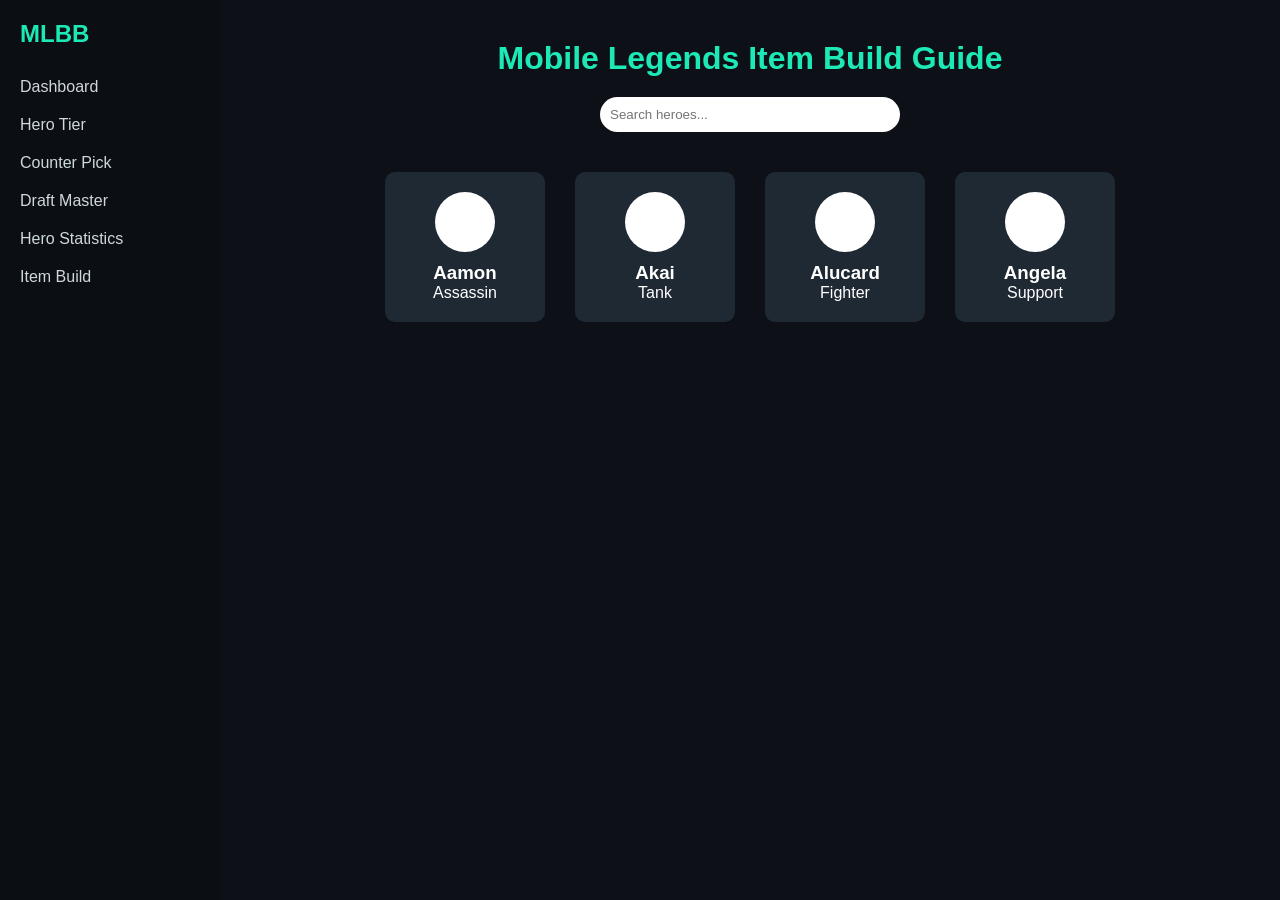
==== index.html @ 7601ec8a "update website files" ====
<!DOCTYPE html>
<html lang="id">
<head>
<meta charset="UTF-8">
<meta name="viewport" content="width=device-width, initial-scale=1.0">

<!-- Tambahan penting untuk responsive HP -->

<title>MLBB Item Build Guide</title>
<link rel="stylesheet" href="style.css">
</head>

<body>

<div class="container">

<!-- Sidebar -->
<div class="sidebar">
<h2>MLBB</h2>

<ul>
<li>Dashboard</li>
<li>Hero Tier</li>
<li>Counter Pick</li>
<li>Draft Master</li>
<li>Hero Statistics</li>
<li>Item Build</li>
</ul>
</div>


<!-- Main Content -->
<div class="main">

<h1>Mobile Legends Item Build Guide</h1>

<input type="text" placeholder="Search heroes..." class="search">

<div class="hero-container">

<div class="hero-card">
<div class="hero-img"></div>
<h3>Aamon</h3>
<p>Assassin</p>
</div>

<div class="hero-card">
<div class="hero-img"></div>
<h3>Akai</h3>
<p>Tank</p>
</div>

<div class="hero-card">
<div class="hero-img"></div>
<h3>Alucard</h3>
<p>Fighter</p>
</div>

<div class="hero-card">
<div class="hero-img"></div>
<h3>Angela</h3>
<p>Support</p>
</div>

</div>

</div>

</div>

</body>
</html>
---- style.css ----
*{
margin:0;
padding:0;
box-sizing:border-box;
font-family:Arial;
}

body{
background:#0d1117;
color:white;
}

/* Layout */

.container{
display:flex;
height:100vh;
}

/* Sidebar */

.sidebar{
width:220px;
background:#0b0f14;
padding:20px;
}

.sidebar h2{
color:#1de9b6;
margin-bottom:20px;
}

.sidebar ul{
list-style:none;
}

.sidebar li{
padding:10px 0;
color:#cfd8dc;
cursor:pointer;
}

.sidebar li:hover{
color:#1de9b6;
}

/* Main */

.main{
flex:1;
text-align:center;
padding:40px;
}

.main h1{
color:#1de9b6;
margin-bottom:20px;
}

/* Search */

.search{
padding:10px;
width:300px;
border-radius:20px;
border:none;
margin-bottom:40px;
}

/* Hero Cards */

.hero-container{
display:flex;
justify-content:center;
gap:30px;
flex-wrap:wrap;
}

.hero-card{
background:#1f2933;
padding:20px;
width:160px;
border-radius:10px;
text-align:center;
transition:0.3s;
}

.hero-card:hover{
transform:scale(1.05);
}

.hero-img{
width:60px;
height:60px;
background:white;
border-radius:50%;
margin:0 auto 10px;
}

/* Responsive HP */
@media (max-width: 768px){

.container{
flex-direction:column;
}

.sidebar{
width:100%;
height:auto;
text-align:center;
}

.sidebar ul{
display:flex;
flex-wrap:wrap;
justify-content:center;
}

.sidebar li{
margin:5px 10px;
}

.main{
padding:20px;
}

.hero-container{
display:flex;
flex-wrap:wrap;
justify-content:center;
}

.hero-card{
width:140px;
margin:10px;
}

.search{
width:80%;
}

}
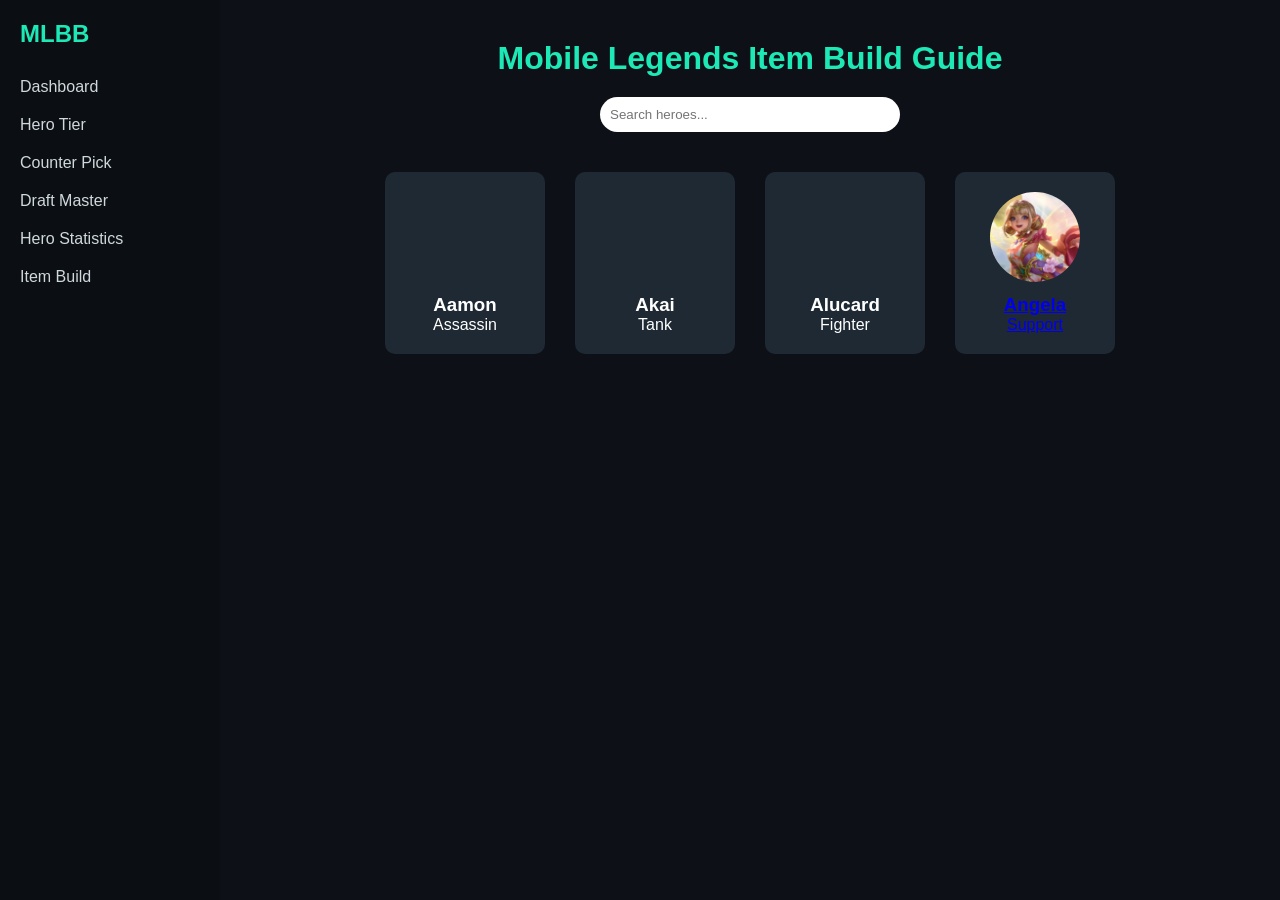
==== commit da394ab6: "update layout item build" ====
--- a/index.html
+++ b/index.html
@@ -56,11 +56,14 @@
 <p>Fighter</p>
 </div>
 
-<div class="hero-card">
-<div class="hero-img"></div>
+<a href="angela.html" class="hero-card">
+
+<img src="img/heroes/angela.png" class="hero-img">
+
 <h3>Angela</h3>
 <p>Support</p>
-</div>
+
+</a>
 
 </div>
 
--- a/style.css
+++ b/style.css
@@ -90,11 +90,36 @@
 }
 
 .hero-img{
-width:60px;
-height:60px;
-background:white;
+width:90px;
+height:90px;
 border-radius:50%;
-margin:0 auto 10px;
+object-fit:cover;
+object-position:top;
+display:block;
+margin:0 auto 12px;
+}
+
+.item-build{
+display:flex;
+justify-content:center;
+gap:15px;
+flex-wrap:wrap;
+margin-top:25px;
+}
+
+.item-build img{
+width:70px;
+height:70px;
+object-fit:contain;
+border-radius:10px;
+background:#1f2933;
+padding:6px;
+transition:0.2s;
+}
+
+.item-build img:hover{
+transform:scale(1.15);
+box-shadow:0 0 10px #1de9b6;
 }
 
 /* Responsive HP */
@@ -139,4 +164,9 @@
 width:80%;
 }
 
+.item-build img{
+width:55px;
+height:55px;
+padding:4px;
+}
 }
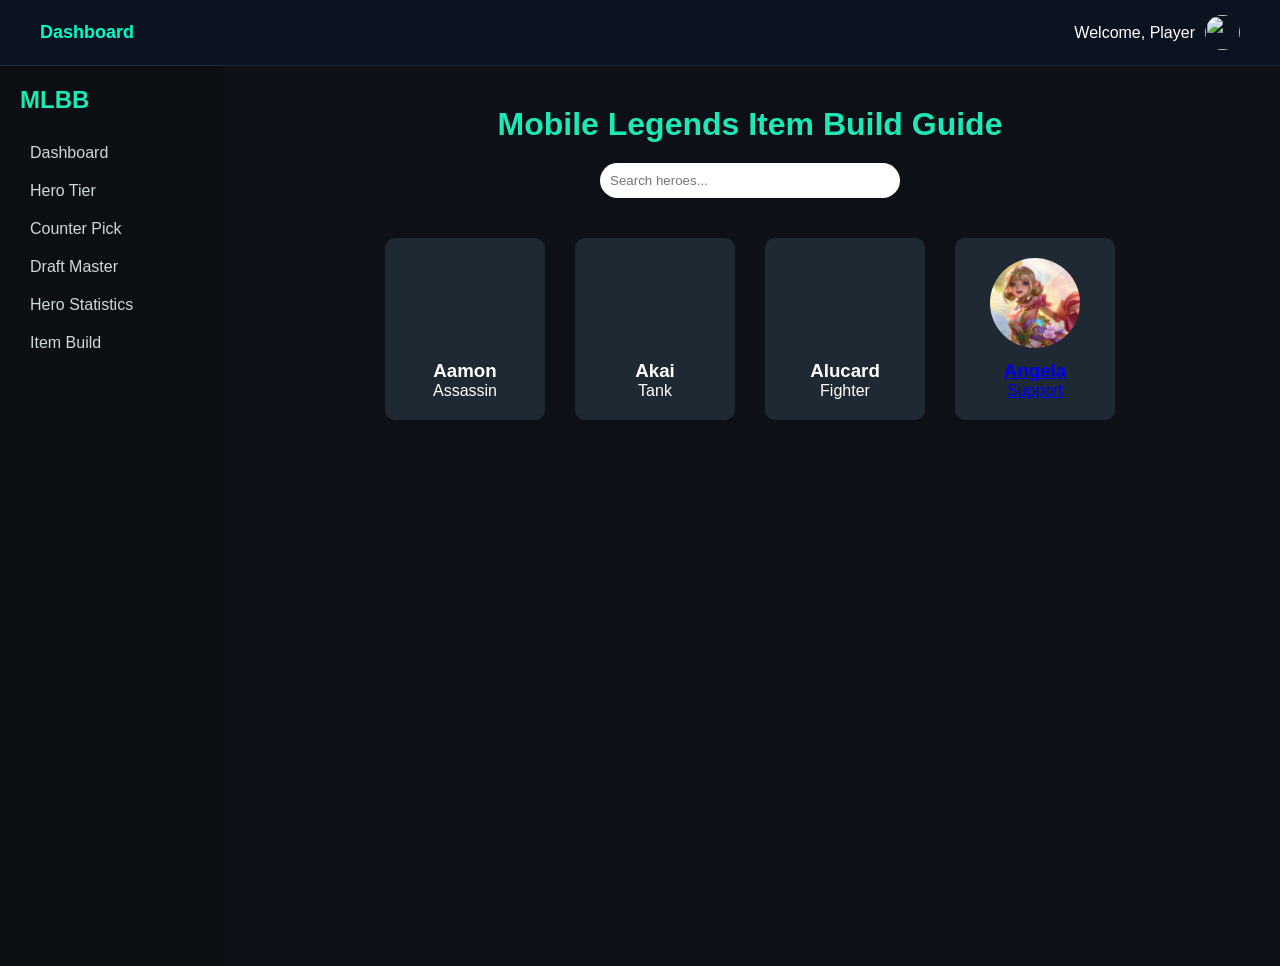
==== commit a8c8cbeb: "feat: add hero tier page with initial hero cards" ====
--- a/index.html
+++ b/index.html
@@ -5,6 +5,15 @@
 <meta name="viewport" content="width=device-width, initial-scale=1.0">
 
 <!-- Tambahan penting untuk responsive HP -->
+
+<div class="topbar">
+    <div class="page-title">Dashboard</div>
+
+    <div class="user-menu">
+        <span>Welcome, Player</span>
+        <img src="profile.png" class="avatar">
+    </div>
+</div>
 
 <title>MLBB Item Build Guide</title>
 <link rel="stylesheet" href="style.css">
@@ -19,12 +28,12 @@
 <h2>MLBB</h2>
 
 <ul>
-<li>Dashboard</li>
-<li>Hero Tier</li>
-<li>Counter Pick</li>
-<li>Draft Master</li>
-<li>Hero Statistics</li>
-<li>Item Build</li>
+<li onclick="location.href='index.html'">Dashboard</li>
+<li onclick="location.href='hero-tier.html'">Hero Tier</li>
+<li onclick="location.href='counter.html'">Counter Pick</li>
+<li onclick="location.href='draft.html'">Draft Master</li>
+<li onclick="location.href='stats.html'">Hero Statistics</li>
+<li onclick="location.href='items.html'">Item Build</li>
 </ul>
 </div>
 
@@ -63,6 +72,17 @@
 <h3>Angela</h3>
 <p>Support</p>
 
+<div class="hero-preview">
+
+<img src="img/items/demon_shoes.png">
+<img src="img/items/flask.png">
+<img src="img/items/fleeting_time.png">
+<img src="img/items/oracle.png">
+<img src="img/items/ice_queen_wand.png">
+<img src="img/items/immortality.png">
+
+</div>
+
 </a>
 
 </div>
--- a/style.css
+++ b/style.css
@@ -35,13 +35,52 @@
 }
 
 .sidebar li{
-padding:10px 0;
+padding:10px;
 color:#cfd8dc;
 cursor:pointer;
+transition:0.3s;
 }
 
 .sidebar li:hover{
 color:#1de9b6;
+padding-left:6px;
+}
+
+/* dashboard */
+
+.topbar{
+display:flex;
+justify-content:space-between;
+align-items:center;
+padding:15px 40px;
+background:#0b1220;
+border-bottom:1px solid #1f2937;
+}
+
+.page-title{
+font-size:18px;
+color:#00ffc8;
+font-weight:bold;
+}
+
+.user-menu{
+display:flex;
+align-items:center;
+gap:10px;
+}
+
+.avatar{
+width:35px;
+height:35px;
+border-radius:50%;
+}
+
+
+.sidebar li.active{
+color:#00ffc8;
+border-left:3px solid #00ffc8;
+background:#0b1220;
+padding-left:7px;
 }
 
 /* Main */
@@ -77,16 +116,59 @@
 }
 
 .hero-card{
+position:relative;
 background:#1f2933;
 padding:20px;
 width:160px;
 border-radius:10px;
 text-align:center;
 transition:0.3s;
-}
+overflow:visible;
+}
+
+/* preview box */
+
+.hero-preview{
+position:absolute;
+bottom:110%;
+left:50%;
+transform:translateX(-50%);
+background:#0b0f14;
+padding:10px;
+border-radius:10px;
+display:flex;
+gap:6px;
+opacity:0;
+pointer-events:none;
+transition:0.2s;
+z-index:10;
+}
+
+/* preview item icon */
+
+.hero-preview img{
+width:35px;
+height:35px;
+object-fit:contain;
+}
+
+/* show preview on hover */
 
 .hero-card:hover{
 transform:scale(1.05);
+}
+
+.hero-card:hover .hero-preview{
+opacity:1;
+}
+
+.hero-card{
+transition:0.3s;
+}
+
+.hero-card:hover{
+transform:translateY(-8px);
+box-shadow:0 0 15px #00ffc8;
 }
 
 .hero-img{
@@ -122,6 +204,31 @@
 box-shadow:0 0 10px #1de9b6;
 }
 
+/* hero tier */
+
+.tier-section{
+margin-bottom:40px;
+}
+
+.tier-title{
+text-align:left;
+margin-bottom:15px;
+font-size:22px;
+padding-left:10px;
+}
+
+.tier-title.s{
+color:#ff4d4d;
+}
+
+.tier-title.a{
+color:#ffaa00;
+}
+
+.tier-title.b{
+color:#4da6ff;
+}
+
 /* Responsive HP */
 @media (max-width: 768px){
 
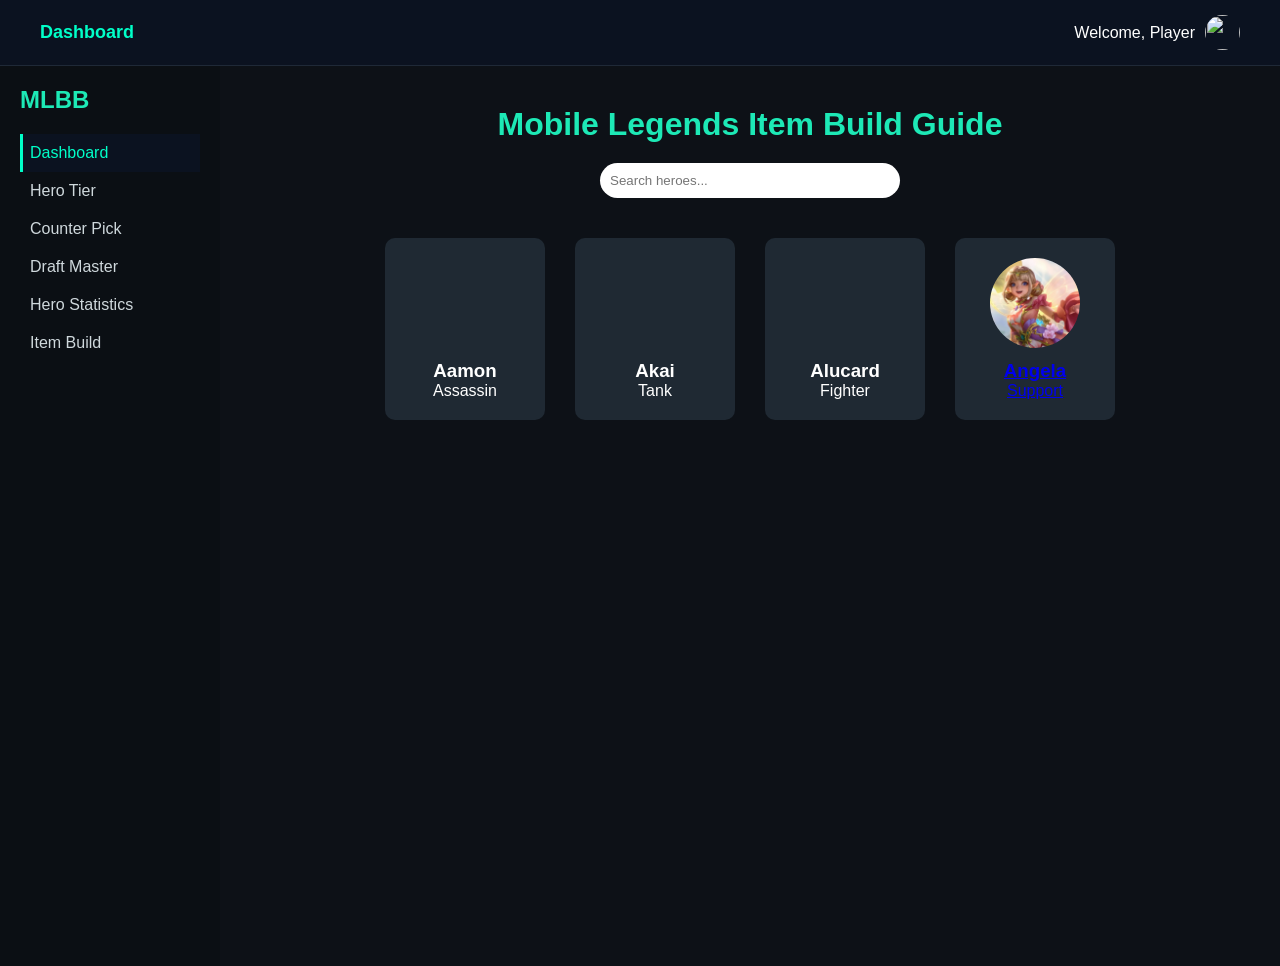
==== commit 8ea5d7aa: "update hero tier" ====
--- a/index.html
+++ b/index.html
@@ -28,12 +28,12 @@
 <h2>MLBB</h2>
 
 <ul>
-<li onclick="location.href='index.html'">Dashboard</li>
+<li class="active">Dashboard</li>
 <li onclick="location.href='hero-tier.html'">Hero Tier</li>
-<li onclick="location.href='counter.html'">Counter Pick</li>
-<li onclick="location.href='draft.html'">Draft Master</li>
-<li onclick="location.href='stats.html'">Hero Statistics</li>
-<li onclick="location.href='items.html'">Item Build</li>
+<li>Counter Pick</li>
+<li>Draft Master</li>
+<li>Hero Statistics</li>
+<li>Item Build</li>
 </ul>
 </div>
 
--- a/style.css
+++ b/style.css
@@ -32,6 +32,12 @@
 
 .sidebar ul{
 list-style:none;
+}
+
+.sidebar li a{
+text-decoration:none;
+color:inherit;
+display:block;
 }
 
 .sidebar li{
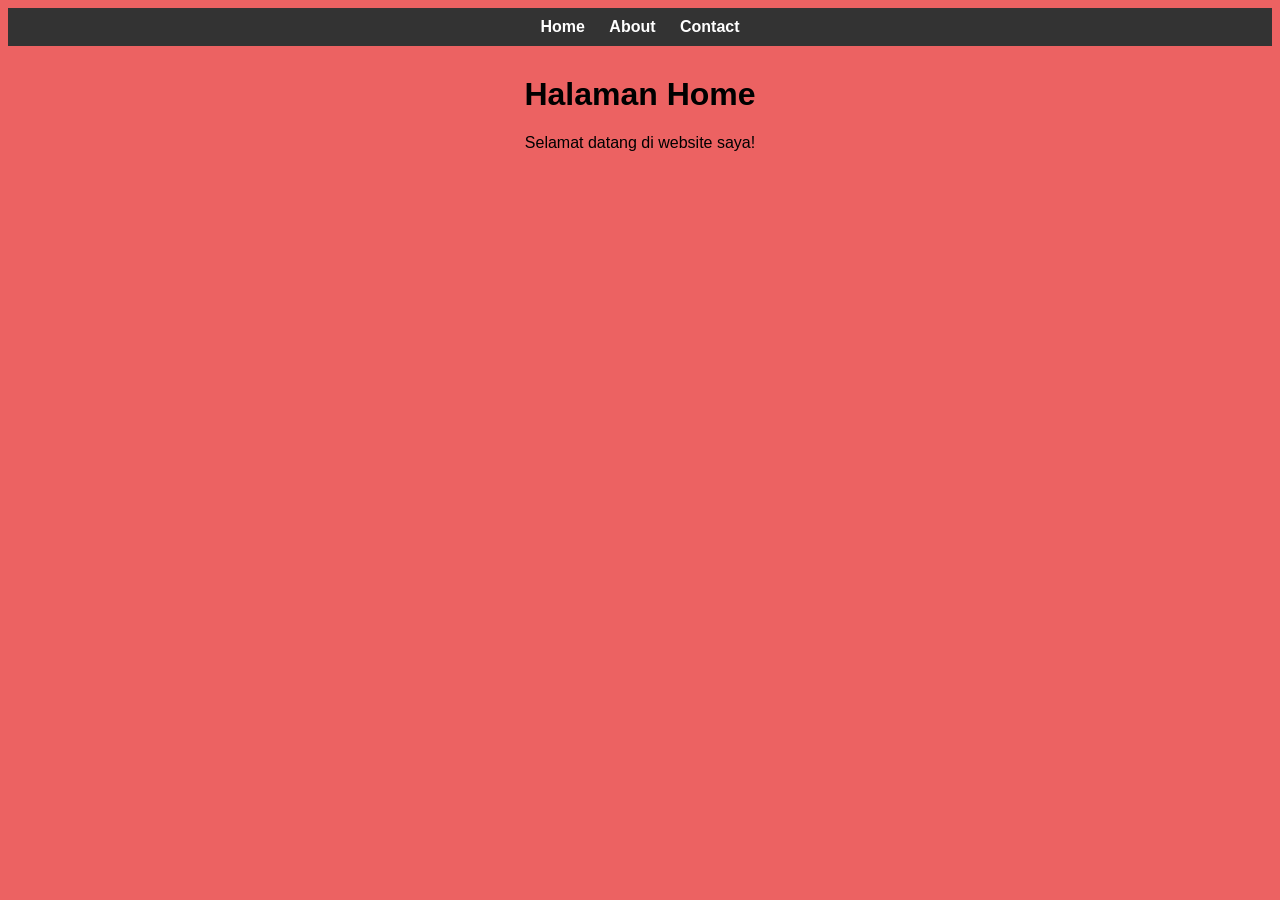
==== commit 55f44e53: "penambahan warna pada background dan merapikan tampila" ====
--- a/index.html
+++ b/index.html
@@ -1,95 +1,48 @@
 <!DOCTYPE html>
-<html lang="id">
+<html>
 <head>
-<meta charset="UTF-8">
-<meta name="viewport" content="width=device-width, initial-scale=1.0">
+  <title>Home</title>
+  <style>
+    body {
+      font-family: Arial;
+      background-color: #ec6262;
+      text-align: center;
+    }
 
-<!-- Tambahan penting untuk responsive HP -->
+    nav {
+      background-color: #333;
+      padding: 10px;
+    }
 
-<div class="topbar">
-    <div class="page-title">Dashboard</div>
+    nav a {
+      color: white;
+      margin: 10px;
+      text-decoration: none;
+      font-weight: bold;
+    }
 
-    <div class="user-menu">
-        <span>Welcome, Player</span>
-        <img src="profile.png" class="avatar">
-    </div>
-</div>
+    nav a:hover {
+      color: yellow;
+    }
 
-<title>MLBB Item Build Guide</title>
-<link rel="stylesheet" href="style.css">
+    .content {
+      margin-top: 30px;
+    }
+  </style>
 </head>
 
 <body>
 
-<div class="container">
+  <nav>
+    <a href="index.html">Home</a>
+    <a href="about.html">About</a>
+    <a href="contact.html">Contact</a>
+  </nav>
 
-<!-- Sidebar -->
-<div class="sidebar">
-<h2>MLBB</h2>
-
-<ul>
-<li class="active">Dashboard</li>
-<li onclick="location.href='hero-tier.html'">Hero Tier</li>
-<li>Counter Pick</li>
-<li>Draft Master</li>
-<li>Hero Statistics</li>
-<li>Item Build</li>
-</ul>
-</div>
-
-
-<!-- Main Content -->
-<div class="main">
-
-<h1>Mobile Legends Item Build Guide</h1>
-
-<input type="text" placeholder="Search heroes..." class="search">
-
-<div class="hero-container">
-
-<div class="hero-card">
-<div class="hero-img"></div>
-<h3>Aamon</h3>
-<p>Assassin</p>
-</div>
-
-<div class="hero-card">
-<div class="hero-img"></div>
-<h3>Akai</h3>
-<p>Tank</p>
-</div>
-
-<div class="hero-card">
-<div class="hero-img"></div>
-<h3>Alucard</h3>
-<p>Fighter</p>
-</div>
-
-<a href="angela.html" class="hero-card">
-
-<img src="img/heroes/angela.png" class="hero-img">
-
-<h3>Angela</h3>
-<p>Support</p>
-
-<div class="hero-preview">
-
-<img src="img/items/demon_shoes.png">
-<img src="img/items/flask.png">
-<img src="img/items/fleeting_time.png">
-<img src="img/items/oracle.png">
-<img src="img/items/ice_queen_wand.png">
-<img src="img/items/immortality.png">
-
-</div>
-
-</a>
-
-</div>
-
-</div>
-
-</div>
+  <div class="content">
+    <h1>Halaman Home</h1>
+    <p>Selamat datang di website saya!</p>
+  </div>
 
 </body>
 </html>
